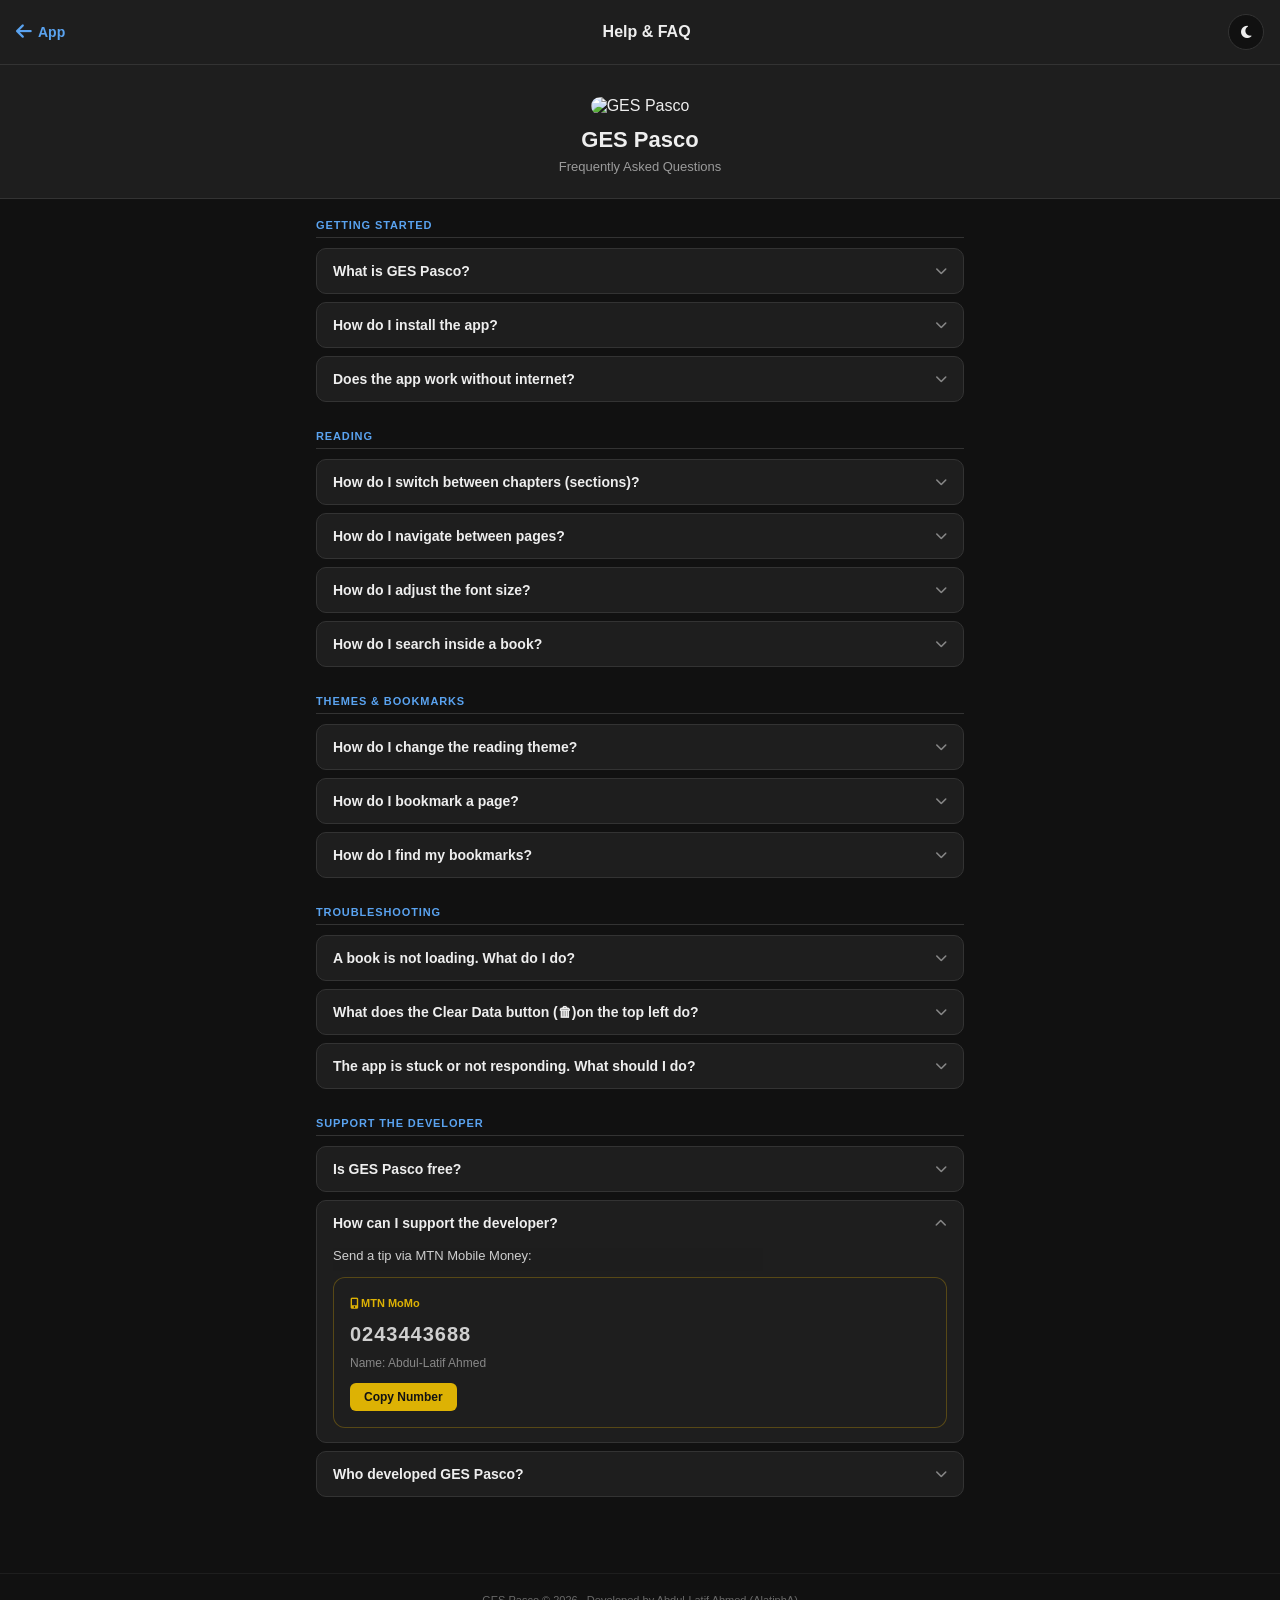
==== faq.html @ 1be8d39e "Update faq.html" ====
<!DOCTYPE html>
<html lang="en">
<head>

  <meta charset="UTF-8" />
  <meta name="viewport" content="width=device-width, initial-scale=1.0" />
  <title>GES Pasco – FAQ</title>

  <link rel="manifest" href="./manifest.json" />
  <meta name="theme-color" content="#111111" />
  <link rel="apple-touch-icon" href="icon-192.png" />

  <!-- Font Awesome -->
  <link rel="stylesheet" href="https://cdnjs.cloudflare.com/ajax/libs/font-awesome/6.5.0/css/all.min.css" />

  <!-- Apply saved theme before paint -->
  <script>
    (function() {
      var t = localStorage.getItem("reader-theme") || "dark";
      if (t === "dark") document.documentElement.classList.add("dark");
    })();
  </script>

  <style>

    * { margin: 0; padding: 0; box-sizing: border-box; }

    html, body {
      font-family: Arial, sans-serif;
      min-height: 100%;
    }

    /* THEMES */
    body {
      background: #f5f5f5;
      color: #111111;
      --bg: #f5f5f5;
      --text: #111111;
      --surface: #ffffff;
      --border: #dddddd;
      --accent: #956433;
    }

    html.dark body {
      background: #111111;
      color: #eeeeee;
      --bg: #111111;
      --text: #eeeeee;
      --surface: #1e1e1e;
      --border: #333333;
      --accent: #5aa3f0;
    }

    /* HEADER */
    .faqHeader {
      position: sticky;
      top: 0;
      z-index: 10;
      background: var(--surface);
      border-bottom: 1px solid var(--border);
      padding: 14px 16px;
      display: flex;
      align-items: center;
      gap: 12px;
    }

    .backLink {
      color: var(--accent);
      text-decoration: none;
      font-size: 18px;
      display: flex;
      align-items: center;
      gap: 6px;
    }

    .backLink span {
      font-size: 14px;
      font-weight: 600;
    }

    .faqHeaderTitle {
      font-size: 16px;
      font-weight: 700;
      flex: 1;
      text-align: center;
    }

    .themeToggle {
      width: 36px;
      height: 36px;
      border-radius: 50%;
      border: 1px solid var(--border);
      background: var(--bg);
      color: var(--text);
      font-size: 14px;
      display: flex;
      align-items: center;
      justify-content: center;
      cursor: pointer;
    }

    /* HERO */
    .faqHero {
      text-align: center;
      padding: 32px 20px 24px;
      background: var(--surface);
      border-bottom: 1px solid var(--border);
    }

    .faqHero img {
      width: 72px;
      height: 72px;
      border-radius: 16px;
      margin-bottom: 12px;
    }

    .faqHero h1 {
      font-size: 22px;
      font-weight: 800;
      margin-bottom: 6px;
    }

    .faqHero p {
      font-size: 13px;
      opacity: 0.6;
    }

    /* CONTENT */
    .faqContent {
      max-width: 680px;
      margin: 0 auto;
      padding: 20px 16px 48px;
    }

    .faqSection {
      margin-bottom: 28px;
    }

    .faqSectionTitle {
      font-size: 11px;
      font-weight: 700;
      text-transform: uppercase;
      letter-spacing: 0.08em;
      color: var(--accent);
      margin-bottom: 10px;
      padding-bottom: 6px;
      border-bottom: 1px solid var(--border);
    }

    .faqItem {
      background: var(--surface);
      border: 1px solid var(--border);
      border-radius: 10px;
      margin-bottom: 8px;
      overflow: hidden;
    }

    .faqQuestion {
      width: 100%;
      text-align: left;
      padding: 14px 16px;
      background: none;
      border: none;
      color: var(--text);
      font-size: 14px;
      font-weight: 600;
      cursor: pointer;
      display: flex;
      justify-content: space-between;
      align-items: center;
      gap: 10px;
    }

    .faqQuestion .icon {
      flex-shrink: 0;
      font-size: 12px;
      opacity: 0.5;
      transition: transform 0.2s ease;
    }

    .faqItem.open .faqQuestion .icon {
      transform: rotate(180deg);
    }

    .faqAnswer {
      display: none;
      padding: 0 16px 14px;
      font-size: 13px;
      line-height: 1.7;
      opacity: 0.85;
    }

    .faqItem.open .faqAnswer {
      display: block;
    }

    /* SUPPORT BOX */
    .supportBox {
      background: var(--surface);
      border: 1px solid rgba(255,196,0,0.3);
      border-radius: 12px;
      padding: 16px;
      margin-top: 8px;
    }

    .supportBox .momoNetwork {
      font-size: 11px;
      font-weight: 700;
      color: #ffcc00;
      margin-bottom: 4px;
    }

    .supportBox .momoNumber {
      font-size: 20px;
      font-weight: 800;
      letter-spacing: 0.05em;
      margin-bottom: 2px;
    }

    .supportBox .momoName {
      font-size: 12px;
      opacity: 0.6;
      margin-bottom: 10px;
    }

    .copyBtn {
      background: #ffcc00;
      color: #111;
      border: none;
      border-radius: 6px;
      padding: 7px 14px;
      font-size: 12px;
      font-weight: 700;
      cursor: pointer;
    }

    .copyBtn:active { opacity: 0.8; }

    /* FOOTER */
    .faqFooter {
      text-align: center;
      padding: 20px 16px;
      font-size: 11px;
      opacity: 0.4;
      border-top: 1px solid var(--border);
    }

  </style>

</head>
<body>

  <!-- HEADER -->
  <div class="faqHeader">
    <a href="./index.html" class="backLink">
      <i class="fa-solid fa-arrow-left"></i>
      <span>App</span>
    </a>
    <div class="faqHeaderTitle">Help & FAQ</div>
    <button class="themeToggle" id="themeToggle" aria-label="Toggle theme">
      <i class="fa-solid fa-moon"></i>
    </button>
  </div>

  <!-- HERO -->
  <div class="faqHero">
    <img src="icon-192.png" alt="GES Pasco" />
    <h1>GES Pasco</h1>
    <p>Frequently Asked Questions</p>
  </div>

  <!-- FAQ CONTENT -->
  <div class="faqContent">

    <!-- GETTING STARTED -->
    <div class="faqSection">
      <div class="faqSectionTitle">Getting Started</div>

      <div class="faqItem">
        <button class="faqQuestion">
          What is GES Pasco?
          <i class="fa-solid fa-chevron-down icon"></i>
        </button>
        <div class="faqAnswer">
          GES Pasco is a free offline EPUB reader for Ghana Education Service (GES) workers preparing for promotion aptitude exams. It contains past questions and answers, and footnotes.
        </div>
      </div>

      <div class="faqItem">
        <button class="faqQuestion">
          How do I install the app?
          <i class="fa-solid fa-chevron-down icon"></i>
        </button>
        <div class="faqAnswer">
          Visit the app link in your browser and wait for the install prompt, then tap <strong>Install</strong>. If the prompt doesn't appear, tap the 3 dots in your browser and select <strong>Add to Home Screen</strong>. On iPhone, tap the Share button then <strong>Add to Home Screen</strong>.
        </div>
      </div>

      <div class="faqItem">
        <button class="faqQuestion">
          Does the app work without internet?
          <i class="fa-solid fa-chevron-down icon"></i>
        </button>
        <div class="faqAnswer">
          Yes! Once installed and opened at least once with internet, the book and the app itself load fully offline.
        </div>
      </div>

    </div>

    <!-- READING -->
    <div class="faqSection">
      <div class="faqSectionTitle">Reading</div>

      <div class="faqItem">
        <button class="faqQuestion">
          How do I switch between chapters (sections)?
          <i class="fa-solid fa-chevron-down icon"></i>
        </button>
        <div class="faqAnswer">
          Tap the menu button on the bottom left corner of the reader to open the sidebar, tap on contents tab and select the chapter (section).
        </div>
      </div>

      <div class="faqItem">
        <button class="faqQuestion">
          How do I navigate between pages?
          <i class="fa-solid fa-chevron-down icon"></i>
        </button>
        <div class="faqAnswer">
          Tap left or right on the reading area, or use the arrow buttons at the bottom of the screen.
        </div>
      </div>

      <div class="faqItem">
        <button class="faqQuestion">
          How do I adjust the font size?
          <i class="fa-solid fa-chevron-down icon"></i>
        </button>
        <div class="faqAnswer">
          Use the <strong>A−</strong> and <strong>A+</strong> buttons in the bottom toolbar to decrease or increase the font size.
        </div>
      </div>

      <div class="faqItem">
        <button class="faqQuestion">
          How do I search inside a book?
          <i class="fa-solid fa-chevron-down icon"></i>
        </button>
        <div class="faqAnswer">
          Tap the magnifying glass icon (🔍) in the bottom toolbar and type your search term. Results will appear as a list — tap any result to jump to that location.
        </div>
      </div>

    </div>

    <!-- THEMES & BOOKMARKS -->
    <div class="faqSection">
      <div class="faqSectionTitle">Themes & Bookmarks</div>

      <div class="faqItem">
        <button class="faqQuestion">
          How do I change the reading theme?
          <i class="fa-solid fa-chevron-down icon"></i>
        </button>
        <div class="faqAnswer">
          Tap the palette icon (🎨) in the top right of the reader to choose between Light, Dark, Sepia, and Night themes. 
        </div>
      </div>

      <div class="faqItem">
        <button class="faqQuestion">
          How do I bookmark a page?
          <i class="fa-solid fa-chevron-down icon"></i>
        </button>
        <div class="faqAnswer">
          Tap the bookmark icon (🔖) in the bottom toolbar while reading. Your bookmark is saved automatically with the chapter (section) name and progress.
        </div>
      </div>

      <div class="faqItem">
        <button class="faqQuestion">
          How do I find my bookmarks?
          <i class="fa-solid fa-chevron-down icon"></i>
        </button>
        <div class="faqAnswer">
          Tap the menu icon at the bottom of the reader, then tap the <strong>Bookmarks</strong> tab in the sidebar. The bookmarks will be listed with a delete icons by them. A tap on the delete icon (🗑), deletes the bookmark by it. 
        </div>
      </div>

    </div>

    <!-- TROUBLESHOOTING -->
    <div class="faqSection">
      <div class="faqSectionTitle">Troubleshooting</div>

      <div class="faqItem">
        <button class="faqQuestion">
          A book is not loading. What do I do?
          <i class="fa-solid fa-chevron-down icon"></i>
        </button>
        <div class="faqAnswer">
          Make sure you opened the app at least once with internet so books can be cached. If the problem persists, tap the trash icon (🗑) in the top left of the reader header to clear app data, then reopen with internet on.
        </div>
      </div>

      <div class="faqItem">
        <button class="faqQuestion">
          What does the Clear Data button (🗑)on the top left do?
          <i class="fa-solid fa-chevron-down icon"></i>
        </button>
        <div class="faqAnswer">
          It resets all app data including bookmarks, themes, and cached files. Use it only if the app is misbehaving. You will need internet to reload the books after clearing.
        </div>
      </div>

      <div class="faqItem">
        <button class="faqQuestion">
          The app is stuck or not responding. What should I do?
          <i class="fa-solid fa-chevron-down icon"></i>
        </button>
        <div class="faqAnswer">
          Close the app completely and reopen it. If it still doesn't work, tap the trash icon (🗑) in the top left of the reader header, then reopen with internet on.
        </div>
      </div>

    </div>

    <!-- SUPPORT -->
    <div class="faqSection">
      <div class="faqSectionTitle">Support the Developer</div>

      <div class="faqItem">
        <button class="faqQuestion">
          Is GES Pasco free?
          <i class="fa-solid fa-chevron-down icon"></i>
        </button>
        <div class="faqAnswer">
          Yes, completely free with no ads. If the app has helped your studies, consider sending a small tip to support continued development.
        </div>
      </div>

      <div class="faqItem open">
        <button class="faqQuestion">
          How can I support the developer?
          <i class="fa-solid fa-chevron-down icon"></i>
        </button>
        <div class="faqAnswer">
          Send a tip via MTN Mobile Money:
          <div class="supportBox" style="margin-top:10px">
            <div class="momoNetwork"><i class="fa-solid fa-mobile-screen-button"></i> MTN MoMo</div>
            <div class="momoNumber">0243443688</div>
            <div class="momoName">Name: Abdul-Latif Ahmed</div>
            <button class="copyBtn" id="copyBtn">Copy Number</button>
          </div>
        </div>
      </div>

      <div class="faqItem">
        <button class="faqQuestion">
          Who developed GES Pasco?
          <i class="fa-solid fa-chevron-down icon"></i>
        </button>
        <div class="faqAnswer">
          GES Pasco was developed independently by <strong>Abdul-Latif Ahmed (AlatiphA)</strong>, a Ghanaian developer passionate about education and technology.
        </div>
      </div>

    </div>

  </div>

  <!-- FOOTER -->
  <div class="faqFooter">
    GES Pasco &copy; 2026 · Developed by Abdul-Latif Ahmed (AlatiphA)
  </div>

  <script>

    /* Accordion */
    document.querySelectorAll(".faqQuestion").forEach(btn => {
      btn.addEventListener("click", () => {
        const item = btn.closest(".faqItem");
        const isOpen = item.classList.contains("open");
        document.querySelectorAll(".faqItem").forEach(i => i.classList.remove("open"));
        if (!isOpen) item.classList.add("open");
      });
    });

    /* Theme toggle */
    const themeToggle = document.getElementById("themeToggle");

    function applyFaqTheme(theme) {
      localStorage.setItem("reader-theme", theme);
      document.documentElement.classList.toggle("dark", theme === "dark");
      themeToggle.innerHTML = theme === "dark"
        ? '<i class="fa-solid fa-moon"></i>'
        : '<i class="fa-solid fa-sun"></i>';
    }

    /* Init icon */
    const savedTheme = localStorage.getItem("reader-theme") || "dark";
    applyFaqTheme(savedTheme);

    themeToggle.addEventListener("click", () => {
      const current = localStorage.getItem("reader-theme") || "dark";
      applyFaqTheme(current === "dark" ? "light" : "dark");
    });

    /* Copy MoMo number */
    const copyBtn = document.getElementById("copyBtn");
    if (copyBtn) {
      copyBtn.addEventListener("click", () => {
        navigator.clipboard.writeText("0243443688").then(() => {
          copyBtn.textContent = "Copied!";
          setTimeout(() => { copyBtn.textContent = "Copy Number"; }, 2000);
        });
      });
    }

  </script>

</body>
</html>
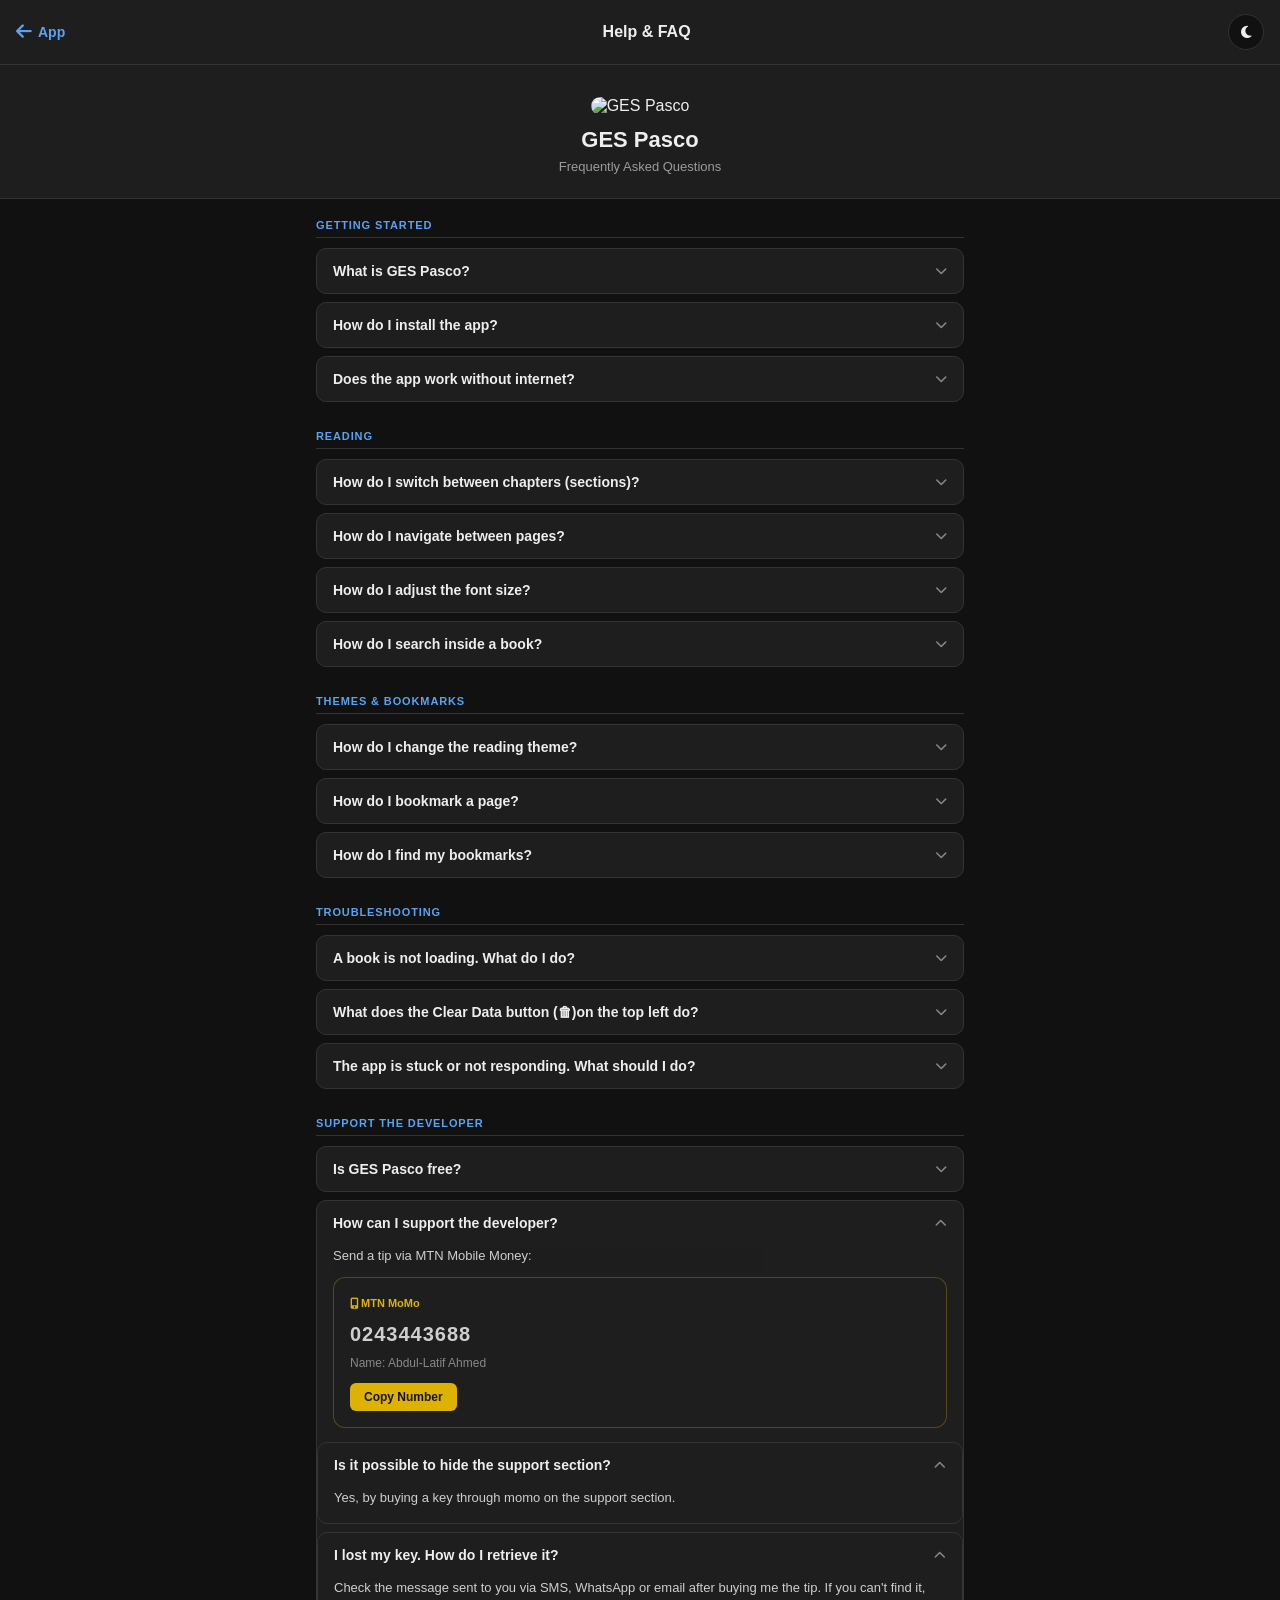
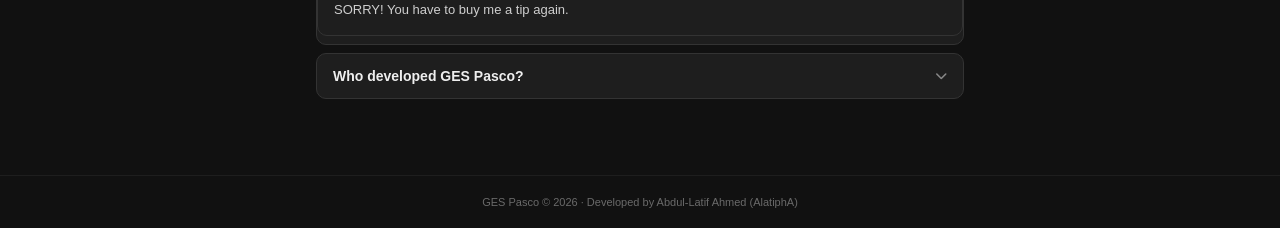
==== commit 7858768c: "Update faq.html" ====
--- a/faq.html
+++ b/faq.html
@@ -454,6 +454,26 @@
             <button class="copyBtn" id="copyBtn">Copy Number</button>
           </div>
         </div>
+
+     <div class="faqItem">
+        <button class="faqQuestion">
+          Is it possible to hide the support section?
+          <i class="fa-solid fa-chevron-down icon"></i>
+        </button>
+        <div class="faqAnswer">
+          Yes, by buying a key through momo on the support section.
+        </div>
+       </div>
+
+     <div class="faqItem">
+        <button class="faqQuestion">
+          I lost my key. How do I retrieve it?
+          <i class="fa-solid fa-chevron-down icon"></i>
+        </button>
+        <div class="faqAnswer">
+          Check the message sent to you via SMS, WhatsApp or email after buying me the tip. If you can't find it, SORRY! You have to buy me a tip again.
+        </div>
+       </div>
       </div>
 
       <div class="faqItem">
@@ -462,7 +482,8 @@
           <i class="fa-solid fa-chevron-down icon"></i>
         </button>
         <div class="faqAnswer">
-          GES Pasco was developed independently by <strong>Abdul-Latif Ahmed (AlatiphA)</strong>, a Ghanaian developer passionate about education and technology.
+          GES Pasco was developed independently by <strong>Abdul-Latif Ahmed (AlatiphA)</strong>, a Ghanaian developer passionate about education and technology. You can find his blog at
+          <a href="https://alatipha.blogspot.com" target="_blank" rel="noopener" style="color:var(--accent);">alatipha.blogspot.com</a>.
         </div>
       </div>
 
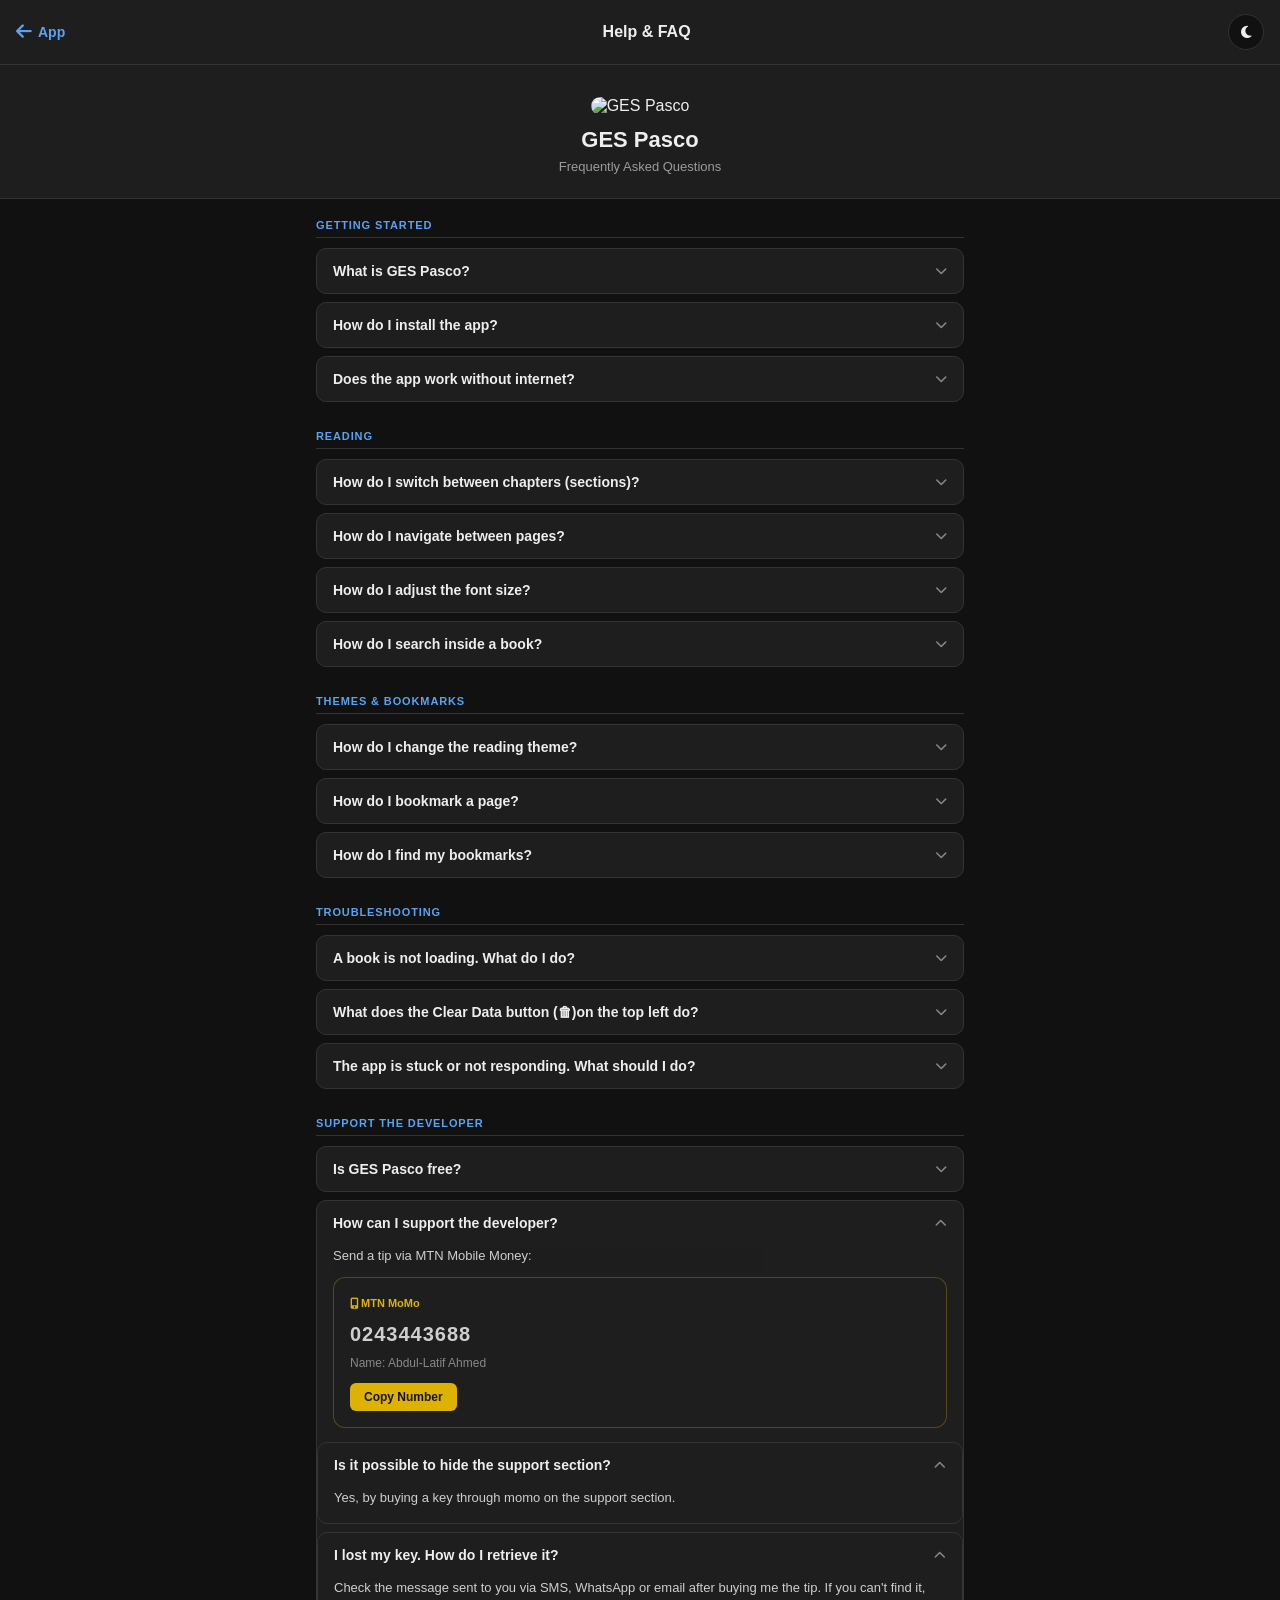
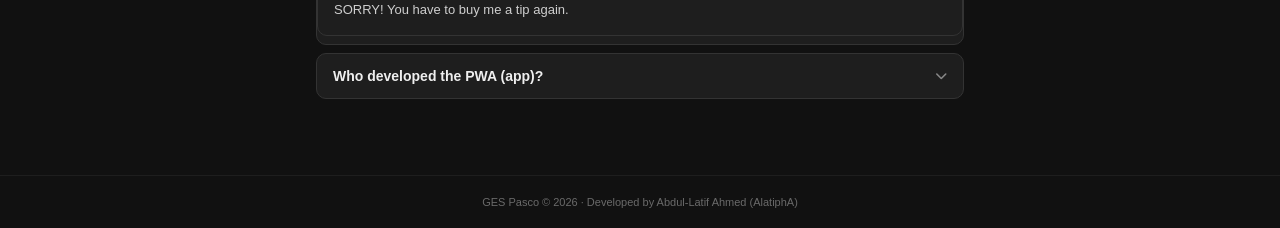
==== commit 853bc48d: "Update faq.html" ====
--- a/faq.html
+++ b/faq.html
@@ -478,11 +478,11 @@
 
       <div class="faqItem">
         <button class="faqQuestion">
-          Who developed GES Pasco?
-          <i class="fa-solid fa-chevron-down icon"></i>
-        </button>
-        <div class="faqAnswer">
-          GES Pasco was developed independently by <strong>Abdul-Latif Ahmed (AlatiphA)</strong>, a Ghanaian developer passionate about education and technology. You can find his blog at
+          Who developed the PWA (app)?
+          <i class="fa-solid fa-chevron-down icon"></i>
+        </button>
+        <div class="faqAnswer">
+          The PWA (app) was developed independently by <strong>Abdul-Latif Ahmed (AlatiphA)</strong>, a Ghanaian developer passionate about education and technology. You can find his blog at
           <a href="https://alatipha.blogspot.com" target="_blank" rel="noopener" style="color:var(--accent);">alatipha.blogspot.com</a>.
         </div>
       </div>
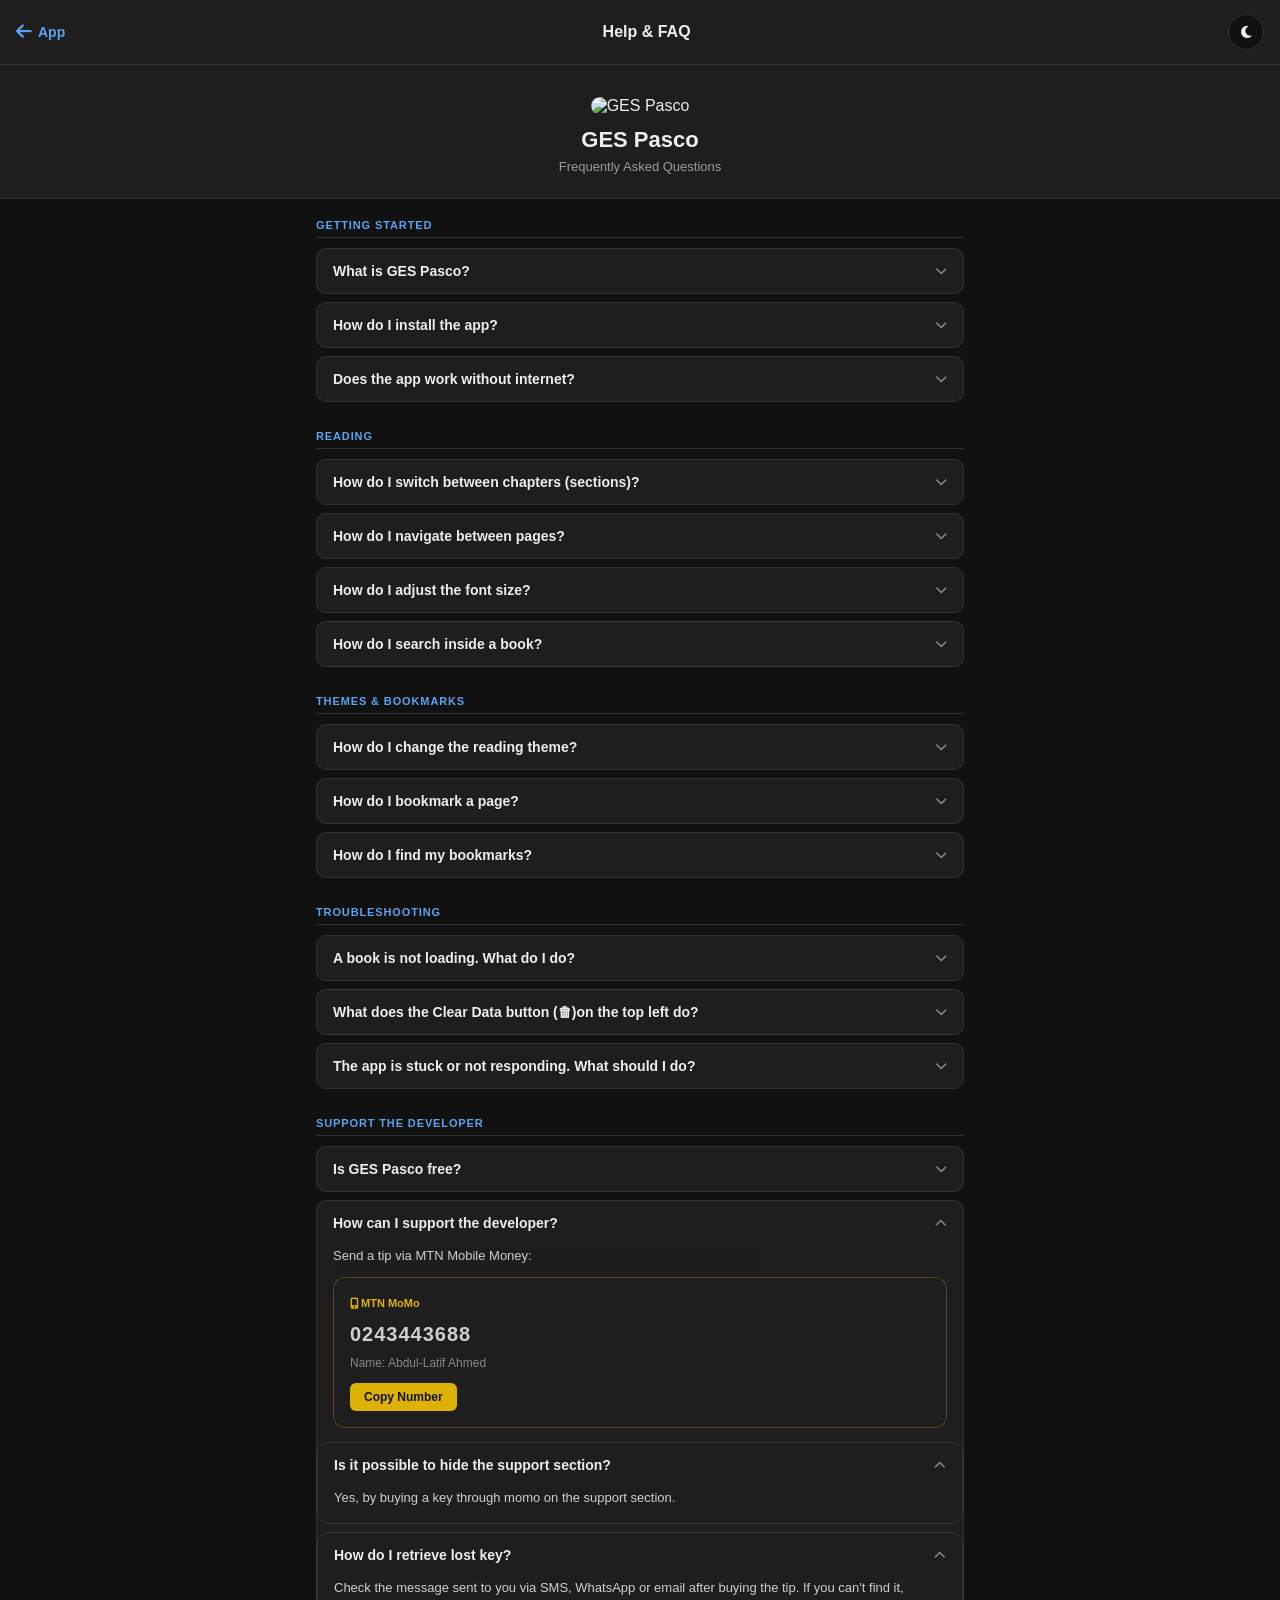
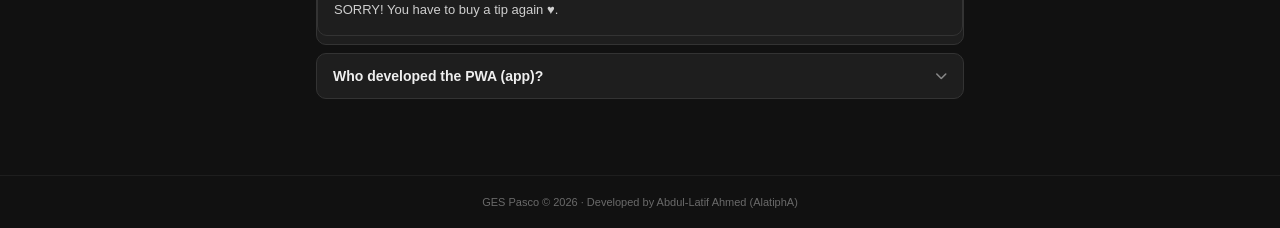
==== commit 21c19969: "Update faq.html" ====
--- a/faq.html
+++ b/faq.html
@@ -467,11 +467,11 @@
 
      <div class="faqItem">
         <button class="faqQuestion">
-          I lost my key. How do I retrieve it?
-          <i class="fa-solid fa-chevron-down icon"></i>
-        </button>
-        <div class="faqAnswer">
-          Check the message sent to you via SMS, WhatsApp or email after buying me the tip. If you can't find it, SORRY! You have to buy me a tip again.
+          How do I retrieve lost key?
+          <i class="fa-solid fa-chevron-down icon"></i>
+        </button>
+        <div class="faqAnswer">
+          Check the message sent to you via SMS, WhatsApp or email after buying the tip. If you can't find it, SORRY! You have to buy a tip again ♥️.
         </div>
        </div>
       </div>
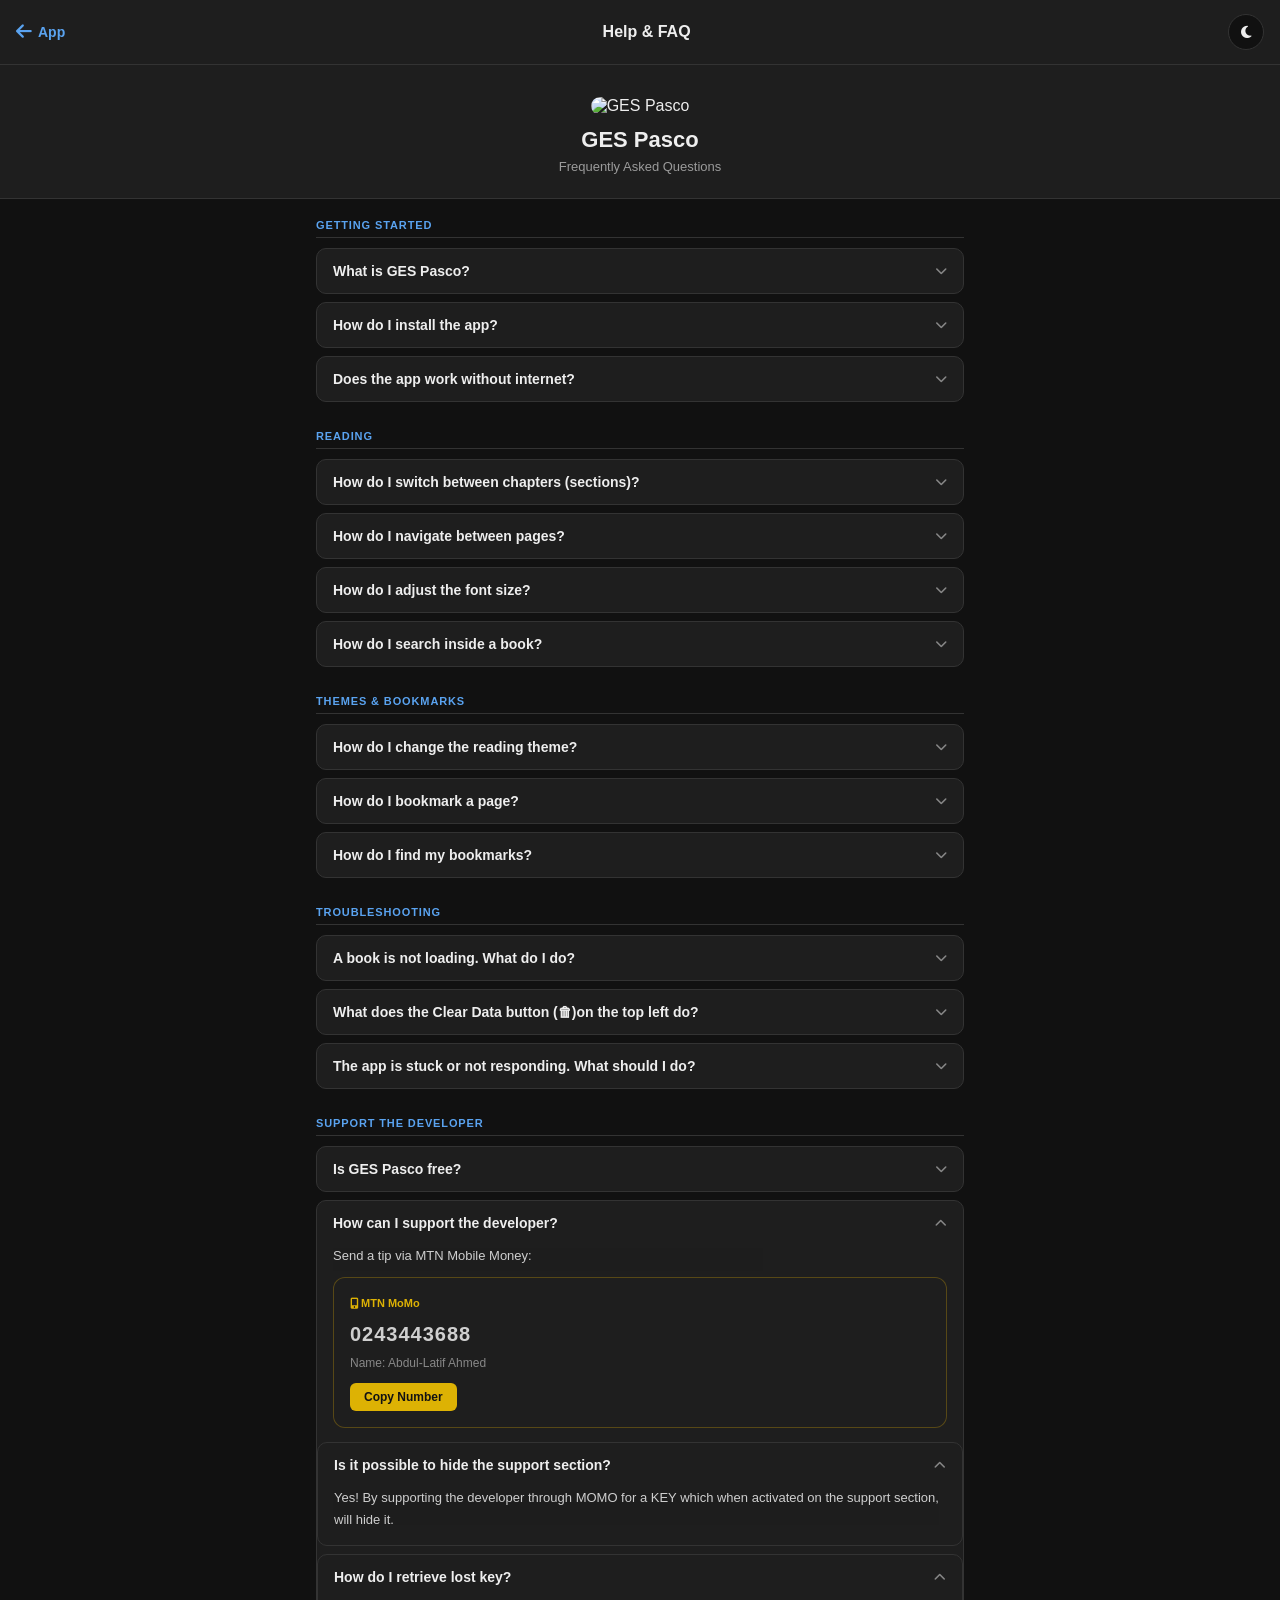
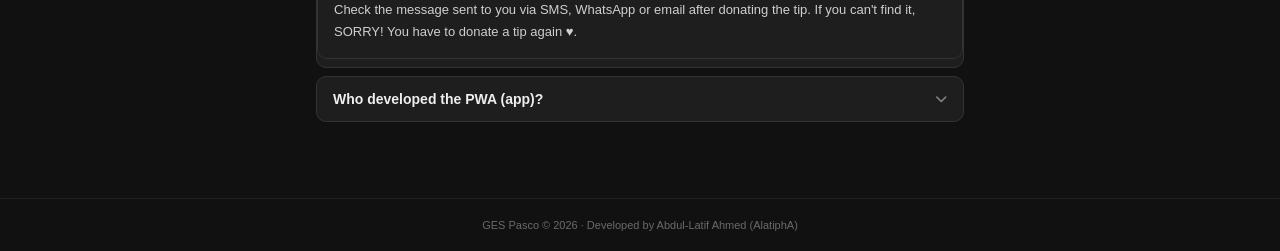
==== commit f7ad0b96: "Update faq.html" ====
--- a/faq.html
+++ b/faq.html
@@ -461,7 +461,7 @@
           <i class="fa-solid fa-chevron-down icon"></i>
         </button>
         <div class="faqAnswer">
-          Yes, by buying a key through momo on the support section.
+          Yes! By supporting the developer through MOMO for a KEY which when activated on the support section, will hide it.
         </div>
        </div>
 
@@ -471,7 +471,7 @@
           <i class="fa-solid fa-chevron-down icon"></i>
         </button>
         <div class="faqAnswer">
-          Check the message sent to you via SMS, WhatsApp or email after buying the tip. If you can't find it, SORRY! You have to buy a tip again ♥️.
+          Check the message sent to you via SMS, WhatsApp or email after donating the tip. If you can't find it, SORRY! You have to donate a tip again ♥️.
         </div>
        </div>
       </div>
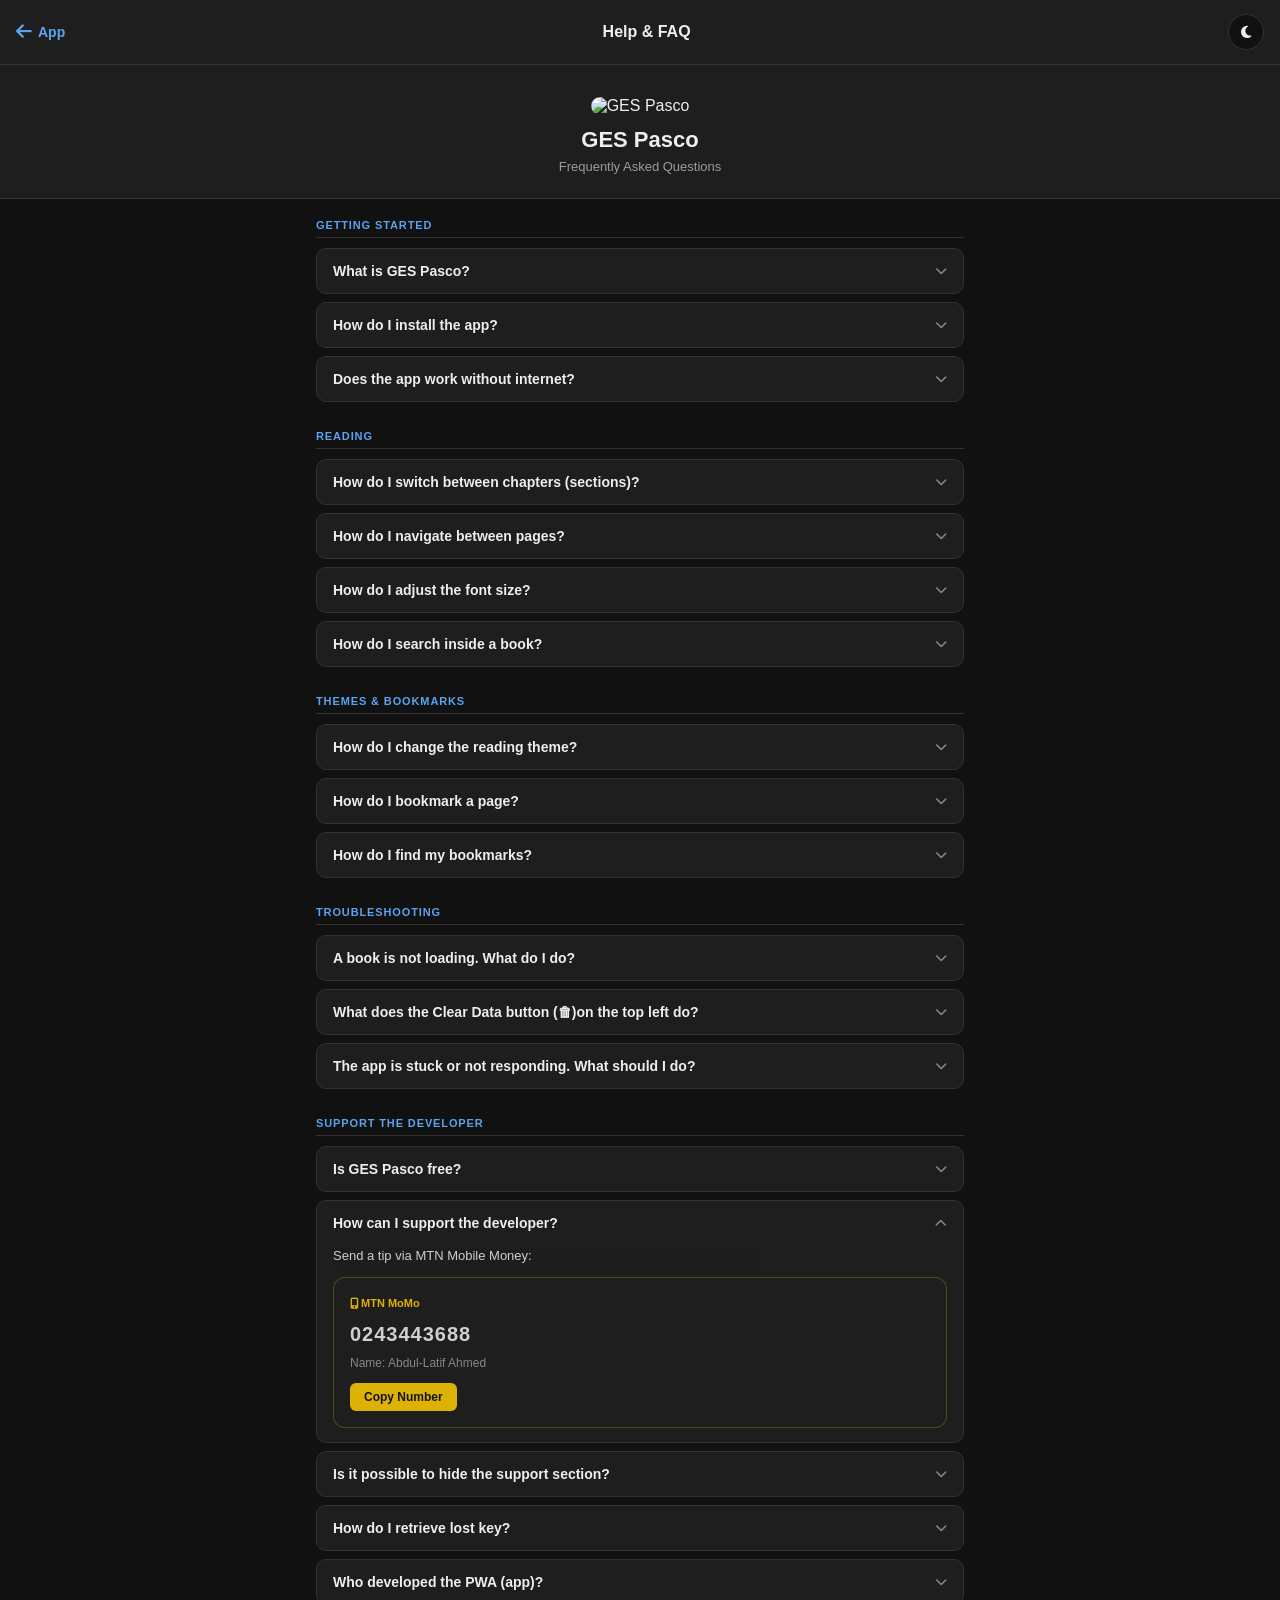
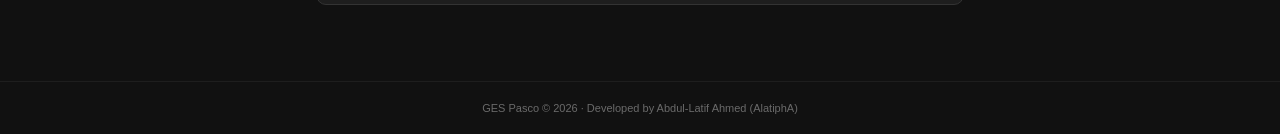
==== commit f2c18e62: "Fix HTML structure by closing a div tag" ====
--- a/faq.html
+++ b/faq.html
@@ -454,6 +454,7 @@
             <button class="copyBtn" id="copyBtn">Copy Number</button>
           </div>
         </div>
+      </div>
 
      <div class="faqItem">
         <button class="faqQuestion">
@@ -474,8 +475,7 @@
           Check the message sent to you via SMS, WhatsApp or email after donating the tip. If you can't find it, SORRY! You have to donate a tip again ♥️.
         </div>
        </div>
-      </div>
-
+      
       <div class="faqItem">
         <button class="faqQuestion">
           Who developed the PWA (app)?
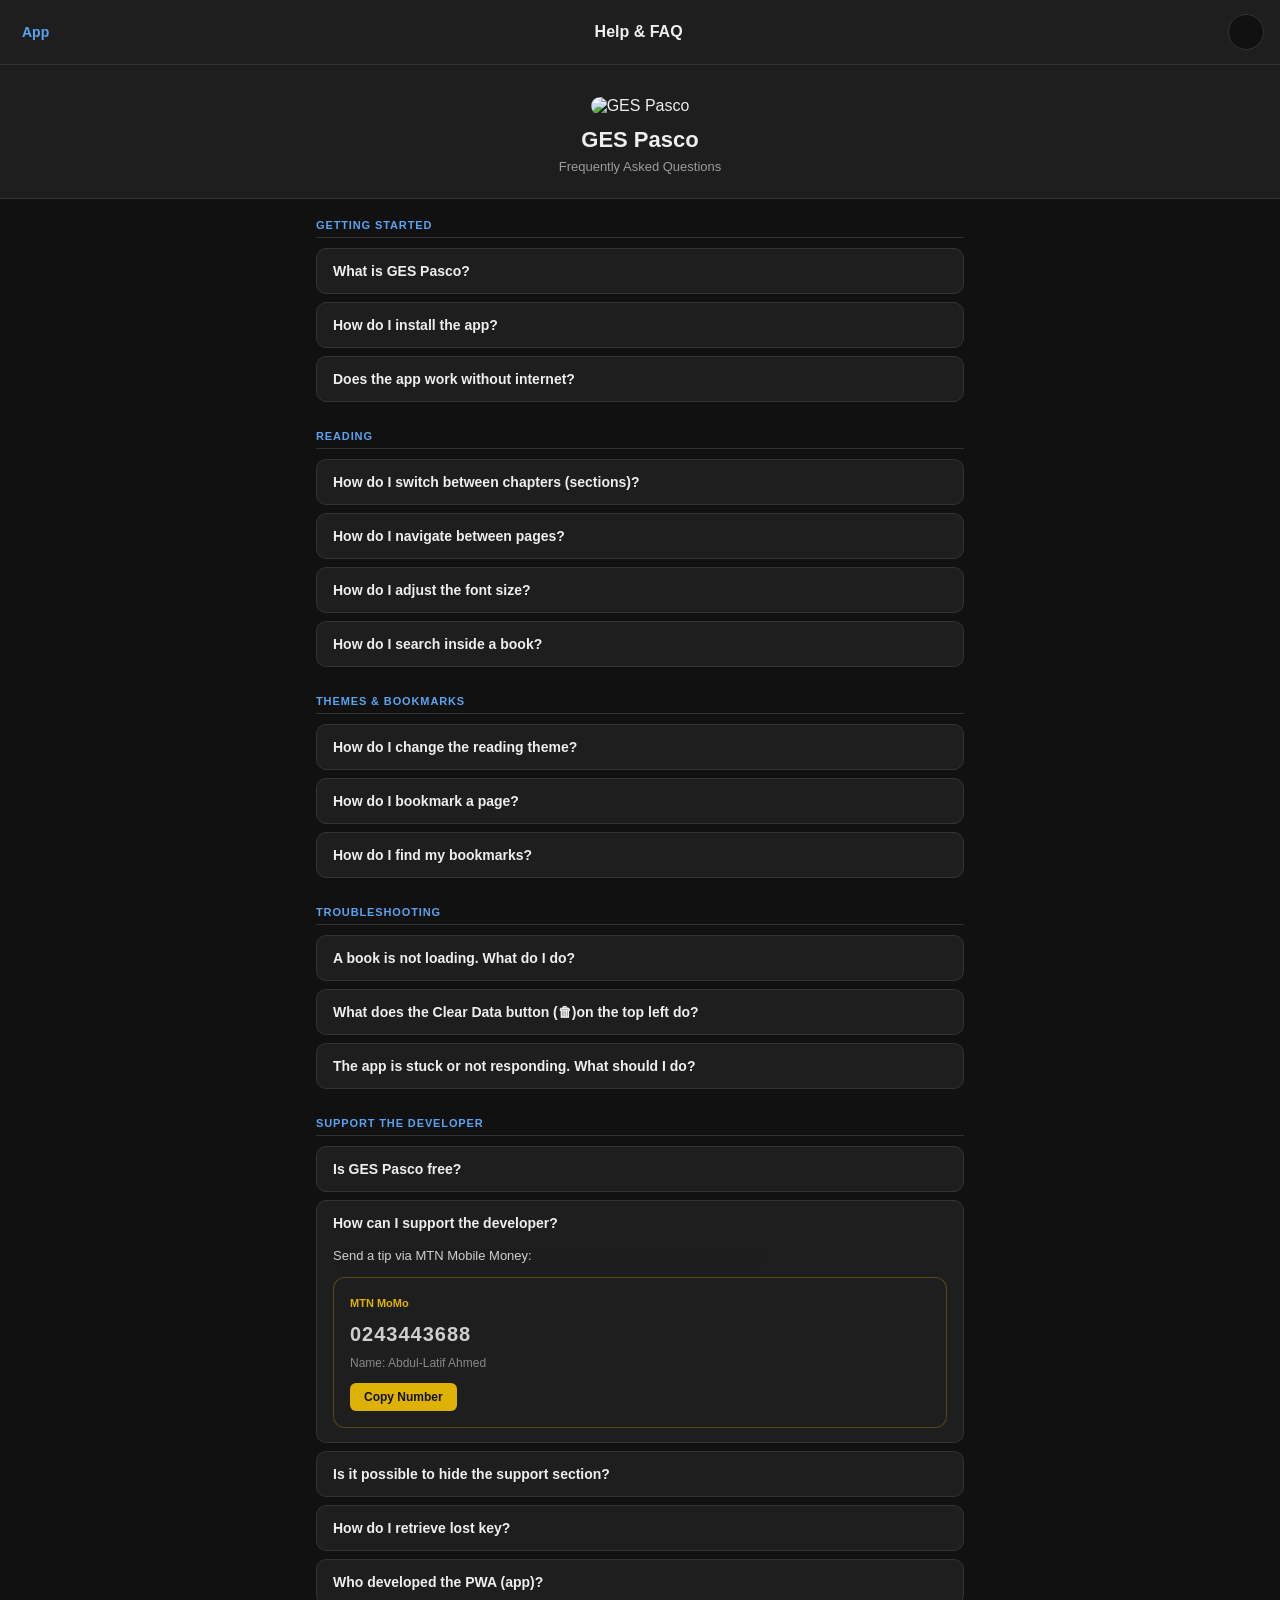
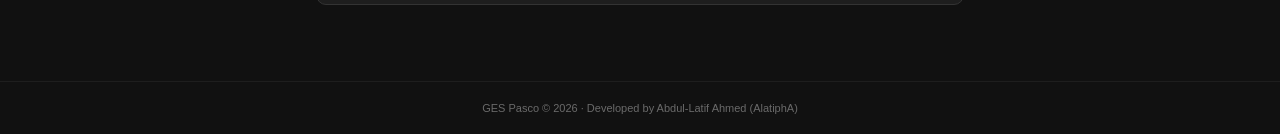
==== commit 7ebcdf39: "Update Font Awesome stylesheet to version 7.0.1" ====
--- a/faq.html
+++ b/faq.html
@@ -11,7 +11,7 @@
   <link rel="apple-touch-icon" href="icon-192.png" />
 
   <!-- Font Awesome -->
-  <link rel="stylesheet" href="https://cdnjs.cloudflare.com/ajax/libs/font-awesome/6.5.0/css/all.min.css" />
+  <link rel="stylesheet" href="https://cdnjs.cloudflare.com/ajax/libs/font-awesome/7.0.1/css/all.min.css" />
 
   <!-- Apply saved theme before paint -->
   <script>
